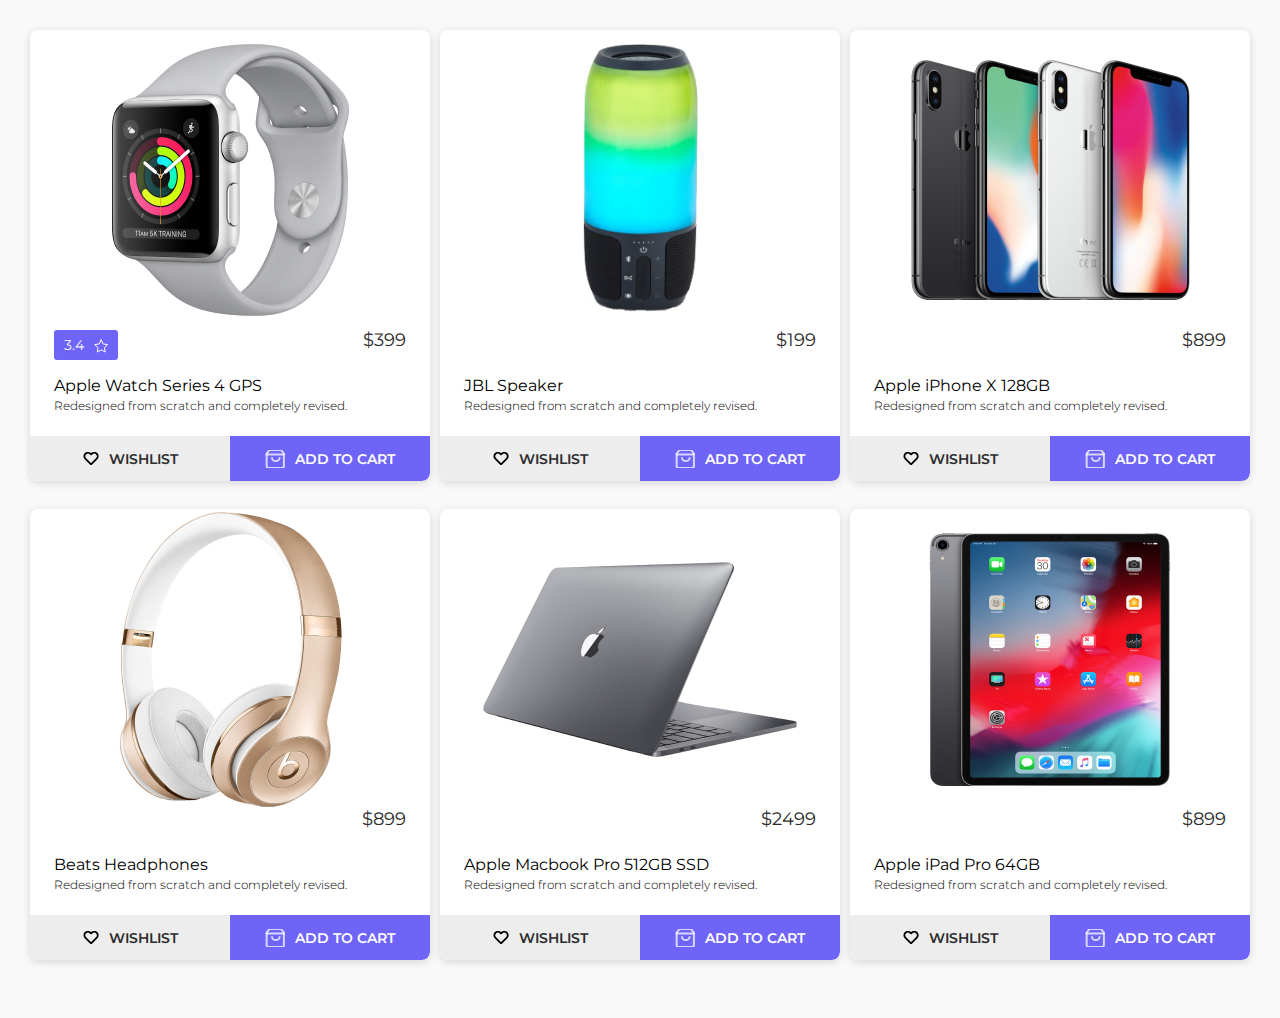
==== src/module-1/cards-list-v1/index.html @ 4c698f57 "Create Card Card-list components" ====
<!DOCTYPE html>
<html lang="en">
  <head>
    <meta charset="UTF-8" />
    <meta http-equiv="X-UA-Compatible" content="IE=edge" />
    <meta name="viewport" content="width=device-width, initial-scale=1.0" />
    <title>Products List</title>
    <link rel="stylesheet" href="../styles/main.css" />
    <link rel="stylesheet" href="../styles/card.css" />
    <link rel="stylesheet" href="../styles/card-list.css" />
  </head>
  <body>
    <div class="product-list">
      <div class="product">
        <div class="product__wrapper">
          <div class="product__image">
            <img
              src="../images/products/apple-watch.png"
              alt="Apple Watch Series 4 GPS"
            />
          </div>
          <div class="product__rating-price">
            <div class="product__rating"><span>3.4</span></div>
            <span class="product__price">$399</span>
          </div>
          <div class="product__ifno">
            <h3 class="product__name">Apple Watch Series 4 GPS</h3>
            <span class="product__description">
              Redesigned from scratch and completely revised.
            </span>
          </div>
          <div class="product__buttons">
            <button class="product__addToWishlsit">
              <span class="wishlist">Wishlist</span>
            </button>
            <button class="product__addToCart">
              <span class="addToCart">Add to cart</span>
            </button>
          </div>
        </div>
      </div>
      <div class="product">
        <div class="product__wrapper">
          <div class="product__image">
            <img
              src="../images/products/jbl-speaker.png"
              alt="Apple iPhone X 128GB"
            />
          </div>
          <div class="product__rating-price">
            <span class="product__price">$199</span>
          </div>
          <div class="product__ifno">
            <h3 class="product__name">JBL Speaker</h3>
            <span class="product__description">
              Redesigned from scratch and completely revised.
            </span>
          </div>
          <div class="product__buttons">
            <button class="product__addToWishlsit">
              <span class="wishlist">Wishlist</span>
            </button>
            <button class="product__addToCart">
              <span class="addToCart">Add to cart</span>
            </button>
          </div>
        </div>
      </div>
      <div class="product">
        <div class="product__wrapper">
          <div class="product__image">
            <img
              src="../images/products/iphone-x.png"
              alt="Apple iPhone X 128GB"
            />
          </div>
          <div class="product__rating-price">
            <span class="product__price">$899</span>
          </div>
          <div class="product__ifno">
            <h3 class="product__name">Apple iPhone X 128GB</h3>
            <span class="product__description">
              Redesigned from scratch and completely revised.
            </span>
          </div>
          <div class="product__buttons">
            <button class="product__addToWishlsit">
              <span class="wishlist">Wishlist</span>
            </button>
            <button class="product__addToCart">
              <span class="addToCart">Add to cart</span>
            </button>
          </div>
        </div>
      </div>
      <div class="product">
        <div class="product__wrapper">
          <div class="product__image">
            <img
              src="../images/products/beats-headphones.png"
              alt="Beats Headphones"
            />
          </div>
          <div class="product__rating-price">
            <span class="product__price">$899</span>
          </div>
          <div class="product__ifno">
            <h3 class="product__name">Beats Headphones</h3>
            <span class="product__description">
              Redesigned from scratch and completely revised.
            </span>
          </div>
          <div class="product__buttons">
            <button class="product__addToWishlsit">
              <span class="wishlist">Wishlist</span>
            </button>
            <button class="product__addToCart">
              <span class="addToCart">Add to cart</span>
            </button>
          </div>
        </div>
      </div>
      <div class="product">
        <div class="product__wrapper">
          <div class="product__image">
            <img
              src="../images/products/macbook-pro.png"
              alt="Apple Macbook Pro 512GB SSD"
            />
          </div>
          <div class="product__rating-price">
            <span class="product__price">$2499</span>
          </div>
          <div class="product__ifno">
            <h3 class="product__name">Apple Macbook Pro 512GB SSD</h3>
            <span class="product__description">
              Redesigned from scratch and completely revised.
            </span>
          </div>
          <div class="product__buttons">
            <button class="product__addToWishlsit">
              <span class="wishlist">Wishlist</span>
            </button>
            <button class="product__addToCart">
              <span class="addToCart">Add to cart</span>
            </button>
          </div>
        </div>
      </div>
      <div class="product">
        <div class="product__wrapper">
          <div class="product__image">
            <img
              src="../images/products/ipad-pro.png"
              alt="Apple iPad Pro 64GB"
            />
          </div>
          <div class="product__rating-price">
            <span class="product__price">$899</span>
          </div>
          <div class="product__ifno">
            <h3 class="product__name">Apple iPad Pro 64GB</h3>
            <span class="product__description">
              Redesigned from scratch and completely revised.
            </span>
          </div>
          <div class="product__buttons">
            <button class="product__addToWishlsit">
              <span class="wishlist">Wishlist</span>
            </button>
            <button class="product__addToCart">
              <span class="addToCart">Add to cart</span>
            </button>
          </div>
        </div>
      </div>
    </div>
  </body>
</html>
---- src/module-1/styles/main.css ----
@import url(https://fonts.googleapis.com/css2?family=Montserrat:wght@300;400;600&display=swap);

* {
  box-sizing: border-box;
  margin: 0;
  padding: 0;
  font-family: Montserrat, Arial, Helvetica, sans-serif;
}

body {
  background-color: #f9f9f9;
  padding: 30px;
}
---- src/module-1/styles/card.css ----
.product__wrapper {
  width: 100%;
  max-width: 400px;
  height: 100%;
  background-color: #fff;
  box-shadow: 0 2px 8px rgba(0, 0, 0, 0.14);
  border-radius: 8px;
  overflow: hidden;
}

.product__image {
  display: flex;
  align-items: center;
  justify-content: center;
  height: 300px;
  padding: 10px;
}
.product__image img {
  display: block;
  max-width: 100%;
}

.product__rating-price {
  display: flex;
  justify-content: space-between;
  height: 30px;
  padding: 0 24px;
}

.product__rating {
  display: flex;
  align-items: flex-end;
  padding: 6px 10px;
  font-size: 14px;
  line-height: 17px;
  color: #fff;
  background: #6f64f8;
  border-radius: 3px;
}
.product__rating span {
  display: flex;
  align-items: center;
}

.product__rating span::after {
  content: "";
  margin-left: 10px;
  display: inline-block;
  height: 14px;
  width: 14px;
  background: url("../images/icons/star.svg") no-repeat 50% 50%;
  background-size: cover;
}

.product__price {
  flex-grow: 1;
  font-size: 18px;
  line-height: 21px;
  text-align: right;
  color: #2c2c2c;
}

.product__ifno {
  padding: 16px 24px 22px;
}

.product__name {
  font-weight: normal;
  font-size: 16px;
  line-height: 19px;
}

.product__description {
  font-weight: 300;
  font-size: 12px;
  line-height: 14px;
}

.product__buttons {
  display: flex;
}
.product__buttons button {
  flex: 0 0 50%;
  height: 45px;
  font-weight: 600;
  font-size: 14px;
  line-height: 18px;
  text-transform: uppercase;
  border: none;
  cursor: pointer;
}

.product__addToWishlsit {
  color: #2c2c2c;
  background: #ededed;
  border-radius: 0px 0px 0px 8px;
  transition: background 0.2s ease;
}
.product__addToWishlsit:hover {
  background: #dbdbdb;
}

.wishlist,
.addToCart {
  display: flex;
  align-items: center;
  justify-content: center;
}

.wishlist::before {
  content: "";
  margin-right: 10px;
  display: inline-block;
  width: 16px;
  height: 13px;
  background: url("../images/icons/heart.svg") no-repeat 50% 50%;
  background-size: cover;
}

.product__addToCart {
  color: #fff;
  background-color: #6f64f8;
  border-radius: 0px 0px 8px 0;
  transition: background 0.2s ease;
}

.product__addToCart:hover {
  background: #5144fb;
}

.addToCart::before {
  content: "";
  margin-right: 10px;
  display: inline-block;
  width: 20px;
  height: 18px;
  background: url("../images/icons/shopping-bag.svg") no-repeat 50% 50%;
  background-size: cover;
}
---- src/module-1/styles/card-list.css ----
.product-list {
  max-width: 1256px;
  display: flex;
  flex-wrap: wrap;
  justify-content: space-between;
}

.product {
  flex: 0 0 400px;
  margin-bottom: 28px;
}
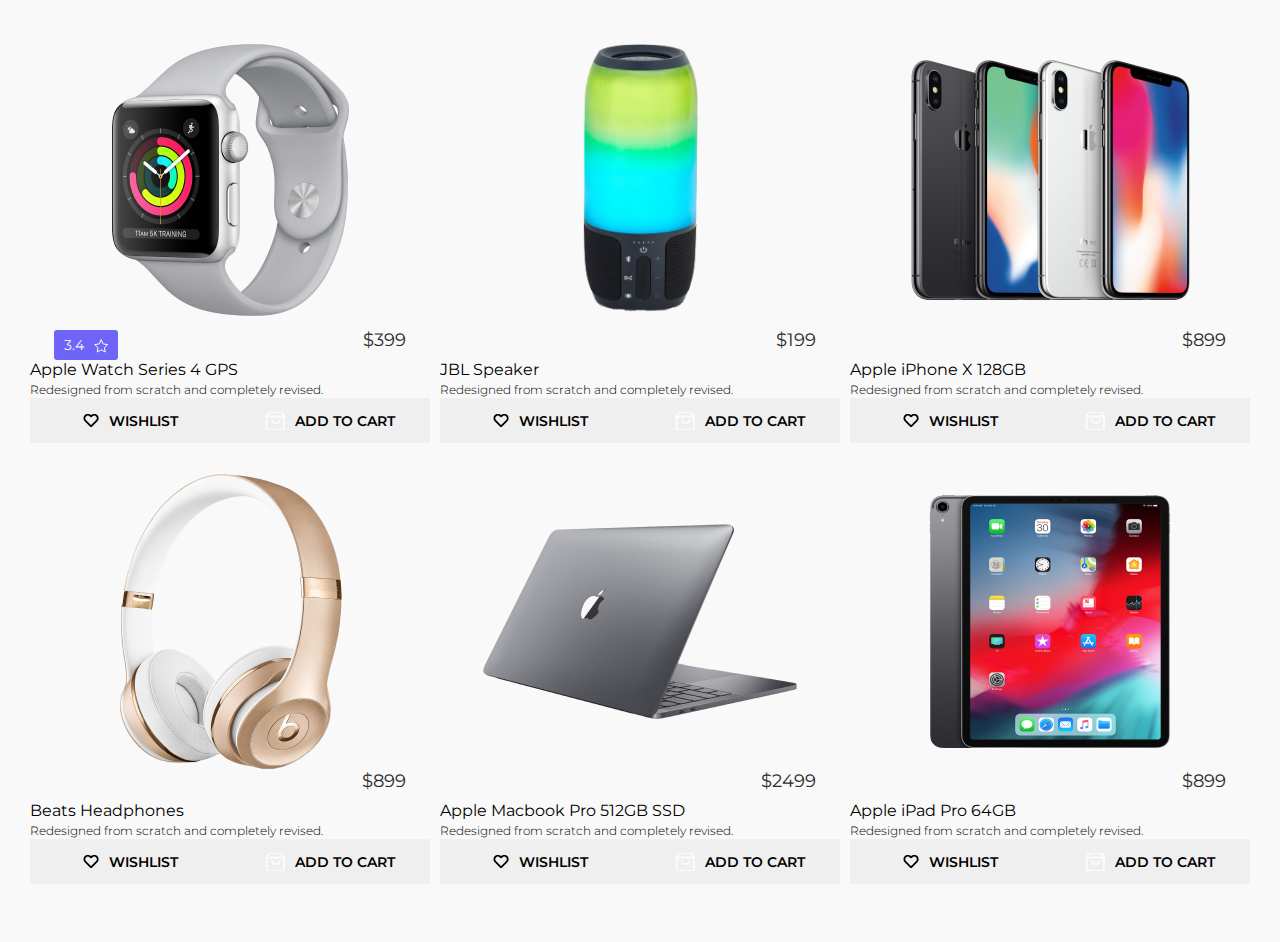
==== commit 4b671b9b: "Done module-2 tasks" ====
--- a/src/module-1/cards-list-v1/index.html
+++ b/src/module-1/cards-list-v1/index.html
@@ -11,8 +11,8 @@
   </head>
   <body>
     <div class="product-list">
-      <div class="product">
-        <div class="product__wrapper">
+      <div class="product-wrapper">
+        <div class="product">
           <div class="product__image">
             <img
               src="../images/products/apple-watch.png"
@@ -23,24 +23,24 @@
             <div class="product__rating"><span>3.4</span></div>
             <span class="product__price">$399</span>
           </div>
-          <div class="product__ifno">
+          <div class="product__info">
             <h3 class="product__name">Apple Watch Series 4 GPS</h3>
             <span class="product__description">
               Redesigned from scratch and completely revised.
             </span>
           </div>
           <div class="product__buttons">
-            <button class="product__addToWishlsit">
+            <button class="button button__secondary">
               <span class="wishlist">Wishlist</span>
             </button>
-            <button class="product__addToCart">
+            <button class="button button__primary">
               <span class="addToCart">Add to cart</span>
             </button>
           </div>
         </div>
       </div>
-      <div class="product">
-        <div class="product__wrapper">
+      <div class="product-wrapper">
+        <div class="product">
           <div class="product__image">
             <img
               src="../images/products/jbl-speaker.png"
@@ -50,24 +50,24 @@
           <div class="product__rating-price">
             <span class="product__price">$199</span>
           </div>
-          <div class="product__ifno">
+          <div class="product__info">
             <h3 class="product__name">JBL Speaker</h3>
             <span class="product__description">
               Redesigned from scratch and completely revised.
             </span>
           </div>
           <div class="product__buttons">
-            <button class="product__addToWishlsit">
+            <button class="button button__secondary">
               <span class="wishlist">Wishlist</span>
             </button>
-            <button class="product__addToCart">
+            <button class="button button__primary">
               <span class="addToCart">Add to cart</span>
             </button>
           </div>
         </div>
       </div>
-      <div class="product">
-        <div class="product__wrapper">
+      <div class="product-wrapper">
+        <div class="product">
           <div class="product__image">
             <img
               src="../images/products/iphone-x.png"
@@ -77,24 +77,24 @@
           <div class="product__rating-price">
             <span class="product__price">$899</span>
           </div>
-          <div class="product__ifno">
+          <div class="product__info">
             <h3 class="product__name">Apple iPhone X 128GB</h3>
             <span class="product__description">
               Redesigned from scratch and completely revised.
             </span>
           </div>
           <div class="product__buttons">
-            <button class="product__addToWishlsit">
+            <button class="button button__secondary">
               <span class="wishlist">Wishlist</span>
             </button>
-            <button class="product__addToCart">
+            <button class="button button__primary">
               <span class="addToCart">Add to cart</span>
             </button>
           </div>
         </div>
       </div>
-      <div class="product">
-        <div class="product__wrapper">
+      <div class="product-wrapper">
+        <div class="product">
           <div class="product__image">
             <img
               src="../images/products/beats-headphones.png"
@@ -104,24 +104,24 @@
           <div class="product__rating-price">
             <span class="product__price">$899</span>
           </div>
-          <div class="product__ifno">
+          <div class="product__info">
             <h3 class="product__name">Beats Headphones</h3>
             <span class="product__description">
               Redesigned from scratch and completely revised.
             </span>
           </div>
           <div class="product__buttons">
-            <button class="product__addToWishlsit">
+            <button class="button button__secondary">
               <span class="wishlist">Wishlist</span>
             </button>
-            <button class="product__addToCart">
+            <button class="button button__primary">
               <span class="addToCart">Add to cart</span>
             </button>
           </div>
         </div>
       </div>
-      <div class="product">
-        <div class="product__wrapper">
+      <div class="product-wrapper">
+        <div class="product">
           <div class="product__image">
             <img
               src="../images/products/macbook-pro.png"
@@ -131,24 +131,24 @@
           <div class="product__rating-price">
             <span class="product__price">$2499</span>
           </div>
-          <div class="product__ifno">
+          <div class="product__info">
             <h3 class="product__name">Apple Macbook Pro 512GB SSD</h3>
             <span class="product__description">
               Redesigned from scratch and completely revised.
             </span>
           </div>
           <div class="product__buttons">
-            <button class="product__addToWishlsit">
+            <button class="button button__secondary">
               <span class="wishlist">Wishlist</span>
             </button>
-            <button class="product__addToCart">
+            <button class="button button__primary">
               <span class="addToCart">Add to cart</span>
             </button>
           </div>
         </div>
       </div>
-      <div class="product">
-        <div class="product__wrapper">
+      <div class="product-wrapper">
+        <div class="product">
           <div class="product__image">
             <img
               src="../images/products/ipad-pro.png"
@@ -158,17 +158,17 @@
           <div class="product__rating-price">
             <span class="product__price">$899</span>
           </div>
-          <div class="product__ifno">
+          <div class="product__info">
             <h3 class="product__name">Apple iPad Pro 64GB</h3>
             <span class="product__description">
               Redesigned from scratch and completely revised.
             </span>
           </div>
           <div class="product__buttons">
-            <button class="product__addToWishlsit">
+            <button class="button button__secondary">
               <span class="wishlist">Wishlist</span>
             </button>
-            <button class="product__addToCart">
+            <button class="button button__primary">
               <span class="addToCart">Add to cart</span>
             </button>
           </div>
--- a/src/module-1/styles/card-list.css
+++ b/src/module-1/styles/card-list.css
@@ -5,7 +5,7 @@
   justify-content: space-between;
 }
 
-.product {
+.product-wrapper {
   flex: 0 0 400px;
   margin-bottom: 28px;
 }
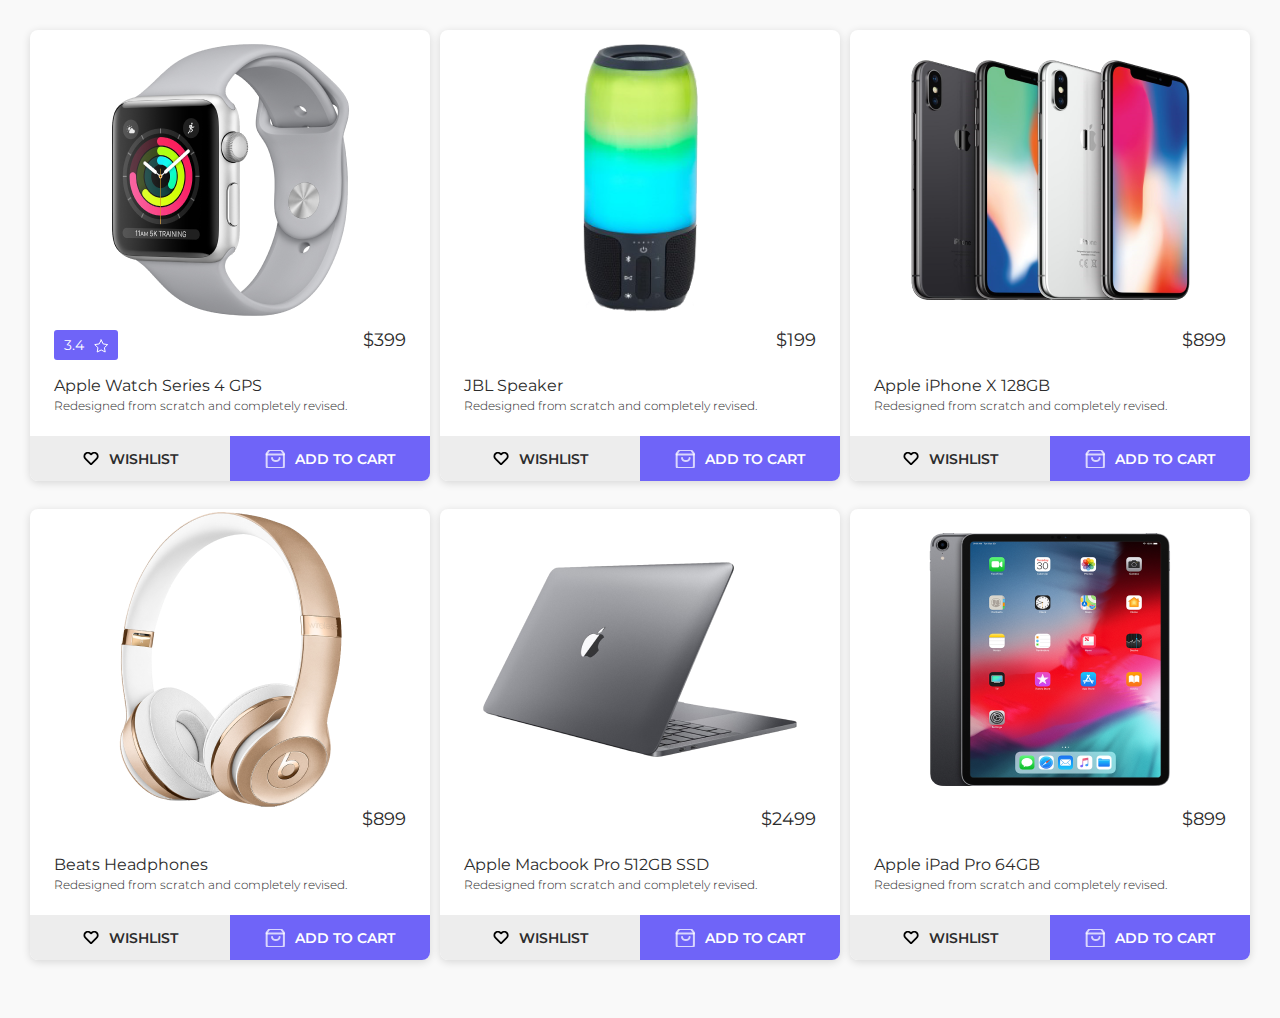
==== commit 216c1765: "Fix BEM issues" ====
--- a/src/module-1/cards-list-v1/index.html
+++ b/src/module-1/cards-list-v1/index.html
@@ -30,10 +30,10 @@
             </span>
           </div>
           <div class="product__buttons">
-            <button class="button button__secondary">
+            <button class="button button_secondary">
               <span class="wishlist">Wishlist</span>
             </button>
-            <button class="button button__primary">
+            <button class="button button_primary">
               <span class="addToCart">Add to cart</span>
             </button>
           </div>
@@ -57,10 +57,10 @@
             </span>
           </div>
           <div class="product__buttons">
-            <button class="button button__secondary">
+            <button class="button button_secondary">
               <span class="wishlist">Wishlist</span>
             </button>
-            <button class="button button__primary">
+            <button class="button button_primary">
               <span class="addToCart">Add to cart</span>
             </button>
           </div>
@@ -84,10 +84,10 @@
             </span>
           </div>
           <div class="product__buttons">
-            <button class="button button__secondary">
+            <button class="button button_secondary">
               <span class="wishlist">Wishlist</span>
             </button>
-            <button class="button button__primary">
+            <button class="button button_primary">
               <span class="addToCart">Add to cart</span>
             </button>
           </div>
@@ -111,10 +111,10 @@
             </span>
           </div>
           <div class="product__buttons">
-            <button class="button button__secondary">
+            <button class="button button_secondary">
               <span class="wishlist">Wishlist</span>
             </button>
-            <button class="button button__primary">
+            <button class="button button_primary">
               <span class="addToCart">Add to cart</span>
             </button>
           </div>
@@ -138,10 +138,10 @@
             </span>
           </div>
           <div class="product__buttons">
-            <button class="button button__secondary">
+            <button class="button button_secondary">
               <span class="wishlist">Wishlist</span>
             </button>
-            <button class="button button__primary">
+            <button class="button button_primary">
               <span class="addToCart">Add to cart</span>
             </button>
           </div>
@@ -165,10 +165,10 @@
             </span>
           </div>
           <div class="product__buttons">
-            <button class="button button__secondary">
+            <button class="button button_secondary">
               <span class="wishlist">Wishlist</span>
             </button>
-            <button class="button button__primary">
+            <button class="button button_primary">
               <span class="addToCart">Add to cart</span>
             </button>
           </div>
--- a/src/module-1/styles/main.css
+++ b/src/module-1/styles/main.css
@@ -8,6 +8,40 @@
 }
 
 body {
+  padding: 30px;
+  color: #2c2c2c;
   background-color: #f9f9f9;
-  padding: 30px;
 }
+
+.button {
+  display: flex;
+  align-items: center;
+  justify-content: center;
+  height: 45px;
+  font-weight: 600;
+  font-size: 14px;
+  line-height: 18px;
+  text-transform: uppercase;
+  border: none;
+  cursor: pointer;
+}
+
+.button_primary {
+  color: #fff;
+  background-color: #6f64f8;
+  transition: background 0.2s ease;
+}
+
+.button_primary:hover {
+  background: #5a41e6;
+}
+
+.button_secondary {
+  color: #2c2c2c;
+  background: #ededed;
+  transition: background 0.2s ease;
+}
+
+.button_secondary:hover {
+  background: #dbdbdb;
+}
--- a/src/module-1/styles/card.css
+++ b/src/module-1/styles/card.css
@@ -1,4 +1,4 @@
-.product__wrapper {
+.product {
   width: 100%;
   max-width: 400px;
   height: 100%;
@@ -15,6 +15,7 @@
   height: 300px;
   padding: 10px;
 }
+
 .product__image img {
   display: block;
   max-width: 100%;
@@ -60,7 +61,7 @@
   color: #2c2c2c;
 }
 
-.product__ifno {
+.product__info {
   padding: 16px 24px 22px;
 }
 
@@ -68,6 +69,7 @@
   font-weight: normal;
   font-size: 16px;
   line-height: 19px;
+  color: #2c2c2c;
 }
 
 .product__description {
@@ -79,25 +81,9 @@
 .product__buttons {
   display: flex;
 }
-.product__buttons button {
+
+.product__buttons .button {
   flex: 0 0 50%;
-  height: 45px;
-  font-weight: 600;
-  font-size: 14px;
-  line-height: 18px;
-  text-transform: uppercase;
-  border: none;
-  cursor: pointer;
-}
-
-.product__addToWishlsit {
-  color: #2c2c2c;
-  background: #ededed;
-  border-radius: 0px 0px 0px 8px;
-  transition: background 0.2s ease;
-}
-.product__addToWishlsit:hover {
-  background: #dbdbdb;
 }
 
 .wishlist,
@@ -117,17 +103,6 @@
   background-size: cover;
 }
 
-.product__addToCart {
-  color: #fff;
-  background-color: #6f64f8;
-  border-radius: 0px 0px 8px 0;
-  transition: background 0.2s ease;
-}
-
-.product__addToCart:hover {
-  background: #5144fb;
-}
-
 .addToCart::before {
   content: "";
   margin-right: 10px;
